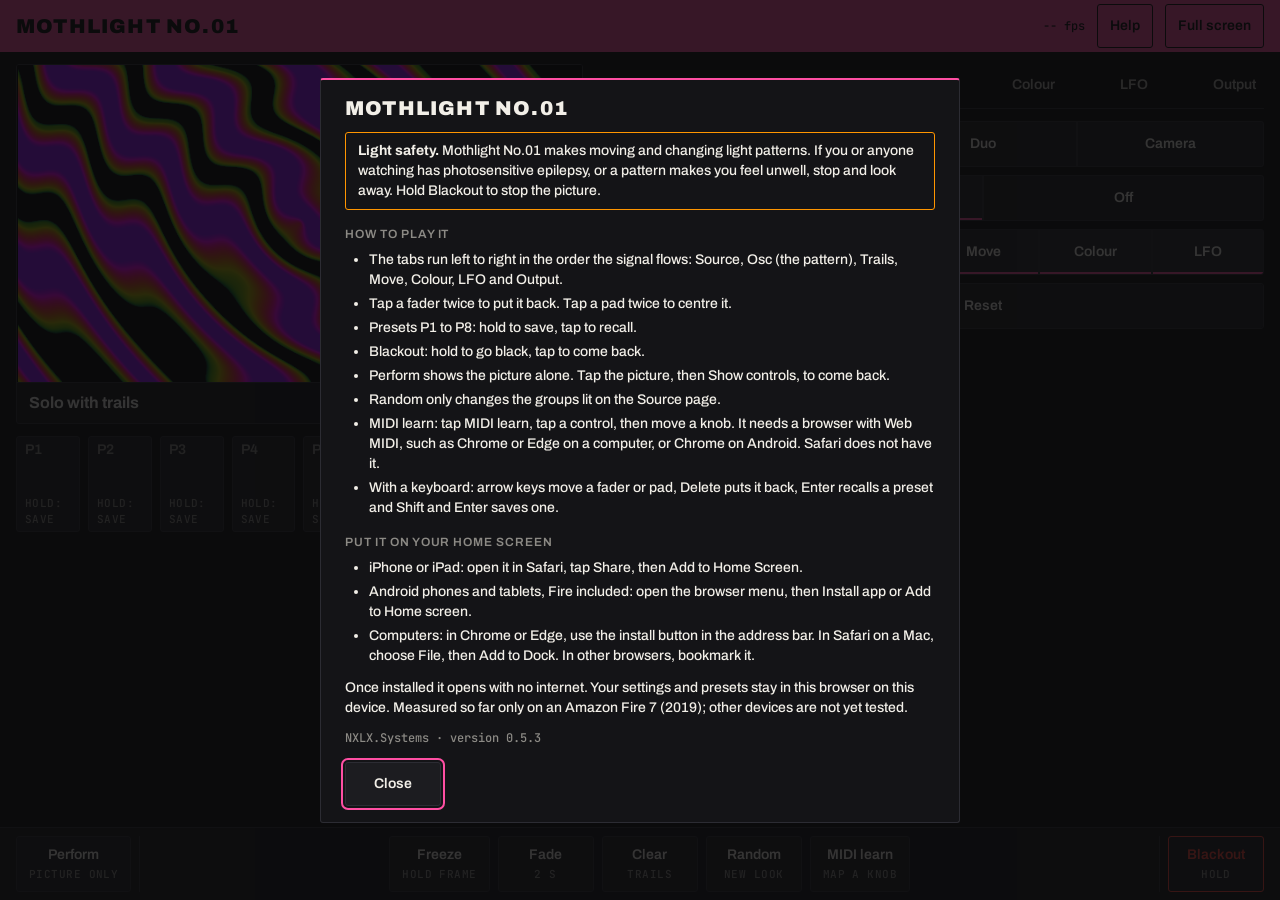
==== index.html @ 3c1ad94b "Mothlight No.01 web app, version 0.5.3 Co-Authored-By: Claude Opus 5.5 <noreply@anthropic.com>" ====
<!doctype html>
<html lang="en-CA"><head><meta charset="utf-8"><title>Mothlight No.01</title>
<meta name="viewport" content="width=device-width,initial-scale=1">
<meta http-equiv="refresh" content="0; url=app/index.html">
<style>body{margin:0;background:#0B0B0D;color:#F2EFE8;font:16px/1.5 system-ui,sans-serif;padding:24px}a{color:#5FCFC0}</style>
</head><body><p>Opening <a href="app/index.html">Mothlight No.01</a>.</p></body></html>
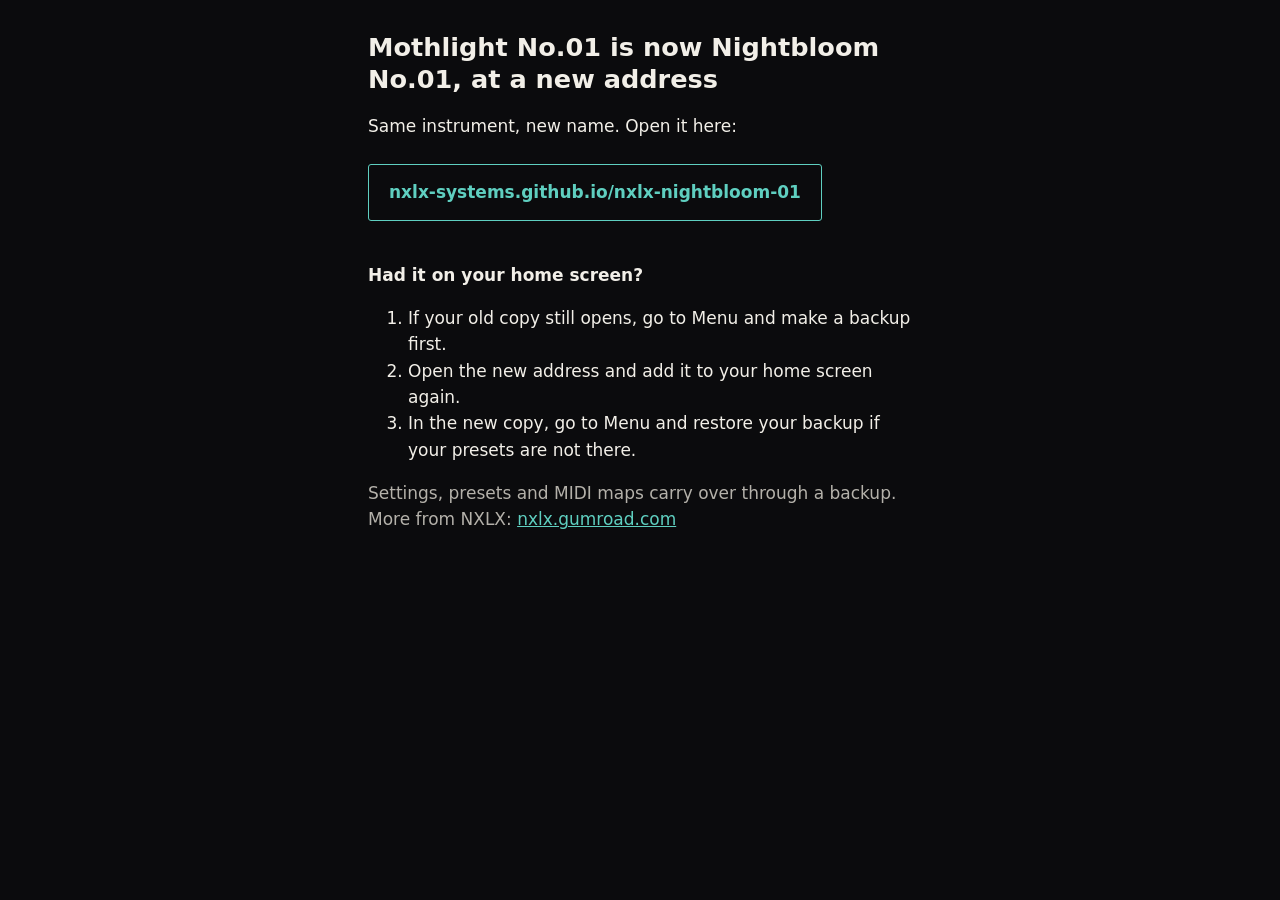
==== commit cae22c5f: "Mothlight No.01 is now Nightbloom No.01 at a new address This repo now only shows a page linking to " ====
--- a/index.html
+++ b/index.html
@@ -1,6 +1,23 @@
 <!doctype html>
-<html lang="en-CA"><head><meta charset="utf-8"><title>Mothlight No.01</title>
+<html lang="en-CA"><head><meta charset="utf-8"><title>Nightbloom No.01 has moved</title>
 <meta name="viewport" content="width=device-width,initial-scale=1">
-<meta http-equiv="refresh" content="0; url=app/index.html">
-<style>body{margin:0;background:#0B0B0D;color:#F2EFE8;font:16px/1.5 system-ui,sans-serif;padding:24px}a{color:#5FCFC0}</style>
-</head><body><p>Opening <a href="app/index.html">Mothlight No.01</a>.</p></body></html>
+<style>
+body{margin:0;background:#0B0B0D;color:#F2EFE8;font:17px/1.55 system-ui,-apple-system,"Segoe UI",sans-serif;padding:32px 20px}
+main{max-width:34rem;margin:0 auto}
+h1{font-size:1.6rem;line-height:1.25;margin:0 0 16px}
+a{color:#5FCFC0}
+.go{display:inline-block;margin:8px 0 24px;padding:14px 20px;border:1px solid #5FCFC0;border-radius:3px;font-weight:600;text-decoration:none}
+.quiet{color:#B4B1AA}
+</style>
+</head><body><main>
+<h1>Mothlight No.01 is now Nightbloom No.01, at a new address</h1>
+<p>Same instrument, new name. Open it here:</p>
+<p><a class="go" href="https://nxlx-systems.github.io/nxlx-nightbloom-01/">nxlx-systems.github.io/nxlx-nightbloom-01</a></p>
+<p><strong>Had it on your home screen?</strong></p>
+<ol>
+<li>If your old copy still opens, go to Menu and make a backup first.</li>
+<li>Open the new address and add it to your home screen again.</li>
+<li>In the new copy, go to Menu and restore your backup if your presets are not there.</li>
+</ol>
+<p class="quiet">Settings, presets and MIDI maps carry over through a backup. More from NXLX: <a href="https://nxlx.gumroad.com">nxlx.gumroad.com</a></p>
+</main></body></html>
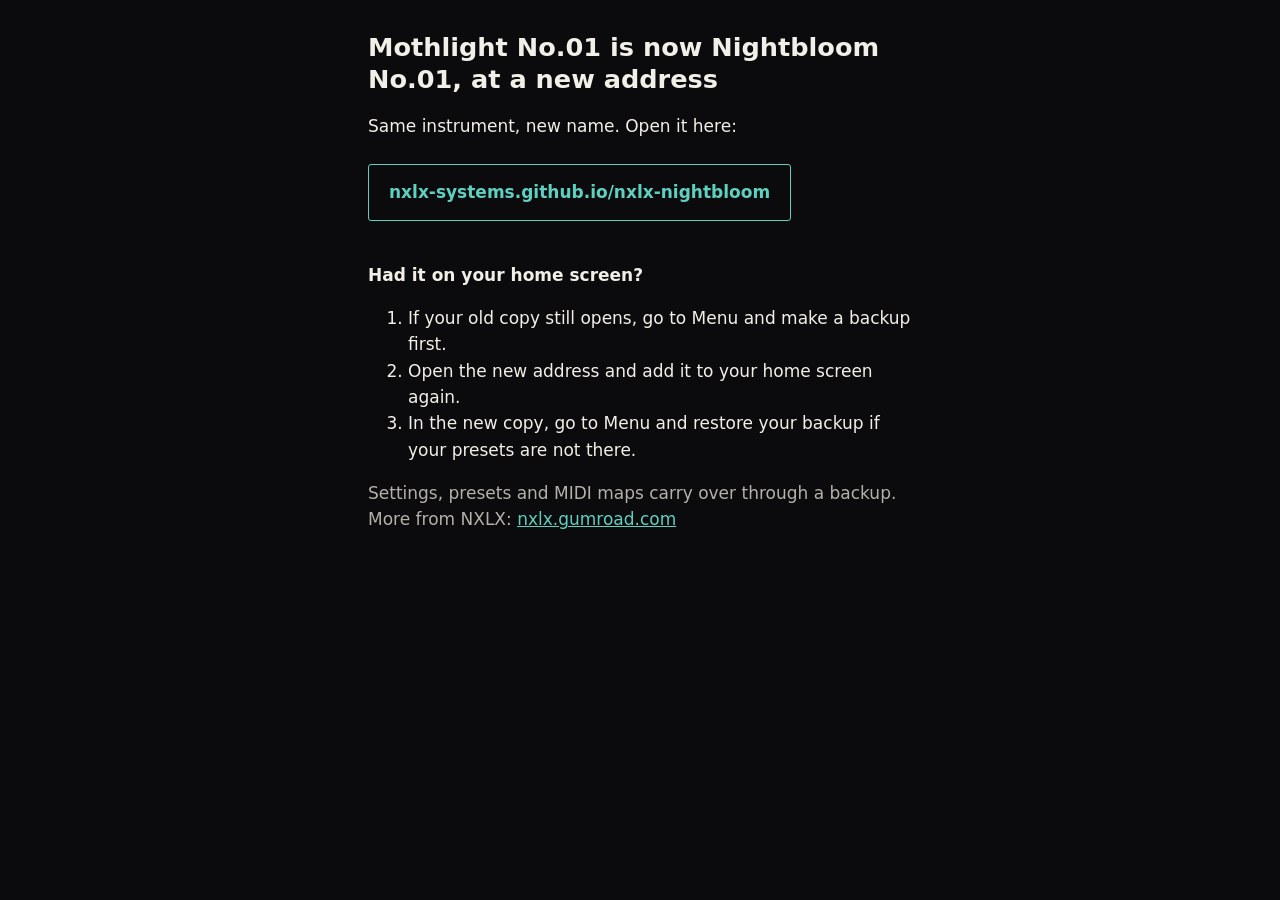
==== commit 0ba0d624: "Point the moved page at nxlx-systems.github.io/nxlx-nightbloom" ====
--- a/index.html
+++ b/index.html
@@ -12,7 +12,7 @@
 </head><body><main>
 <h1>Mothlight No.01 is now Nightbloom No.01, at a new address</h1>
 <p>Same instrument, new name. Open it here:</p>
-<p><a class="go" href="https://nxlx-systems.github.io/nxlx-nightbloom-01/">nxlx-systems.github.io/nxlx-nightbloom-01</a></p>
+<p><a class="go" href="https://nxlx-systems.github.io/nxlx-nightbloom/">nxlx-systems.github.io/nxlx-nightbloom</a></p>
 <p><strong>Had it on your home screen?</strong></p>
 <ol>
 <li>If your old copy still opens, go to Menu and make a backup first.</li>
